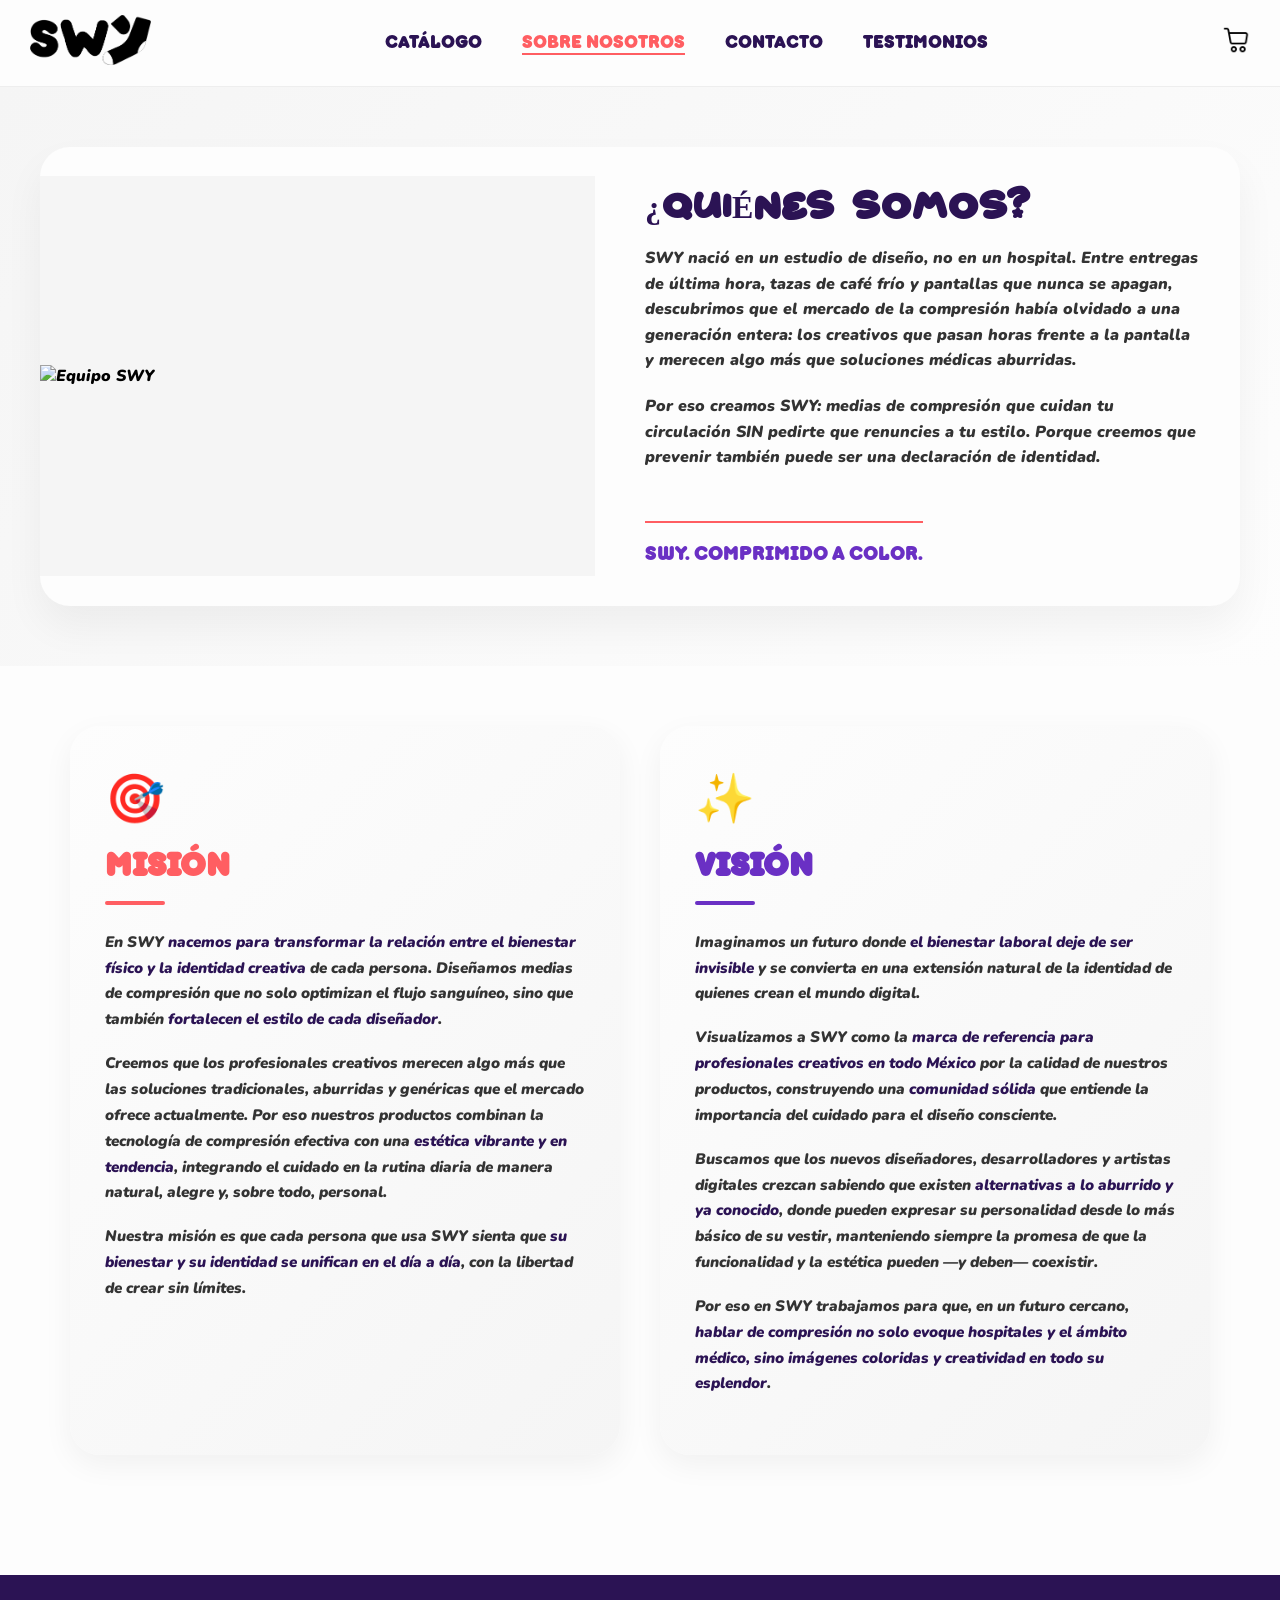
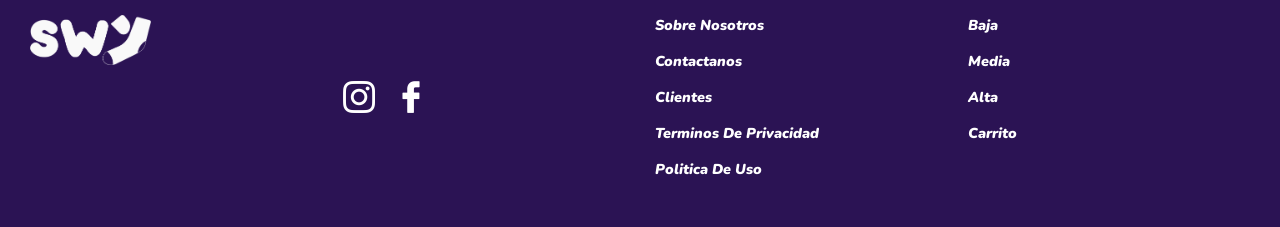
==== aboutus.html @ 9ee761a4 "mediocompleto" ====
<!DOCTYPE html>
<html lang="es">

<head>
    <meta charset="UTF-8">
    <meta name="viewport" content="width=device-width, initial-scale=1.0, user-scalable=yes">
    <title>SWY - Sobre Nosotros</title>
    <link rel="stylesheet" href="css/aboutus.css">
</head>

<body>

    <header>
        <div class="logo-container">
            <a href="index.html"><img class="logo" src="Assets/LOGO.png" alt="SWY Logo"></a>
        </div>
        
        <!-- Menú de escritorio -->
        <nav class="nav-desktop">
            <a href="catalogo.html">Catálogo</a>
            <a href="aboutus.html">Sobre nosotros</a>
            <a href="contacto.html">Contacto</a>
            <a href="testimonios.html">Testimonios</a>
        </nav>

        <!-- Íconos de carrito y menú hamburguesa -->
        <div class="header-icons">
            <a href="carrito.html" class="cart-icon"><img src="Assets/carro-de-la-compra.png" alt="Carrito"></a>
            <div class="menu-icon" id="menuIcon">
                <span></span>
                <span></span>
                <span></span>
            </div>
        </div>
    </header>

    <!-- Menú móvil -->
    <div class="mobile-menu" id="mobileMenu">
        <a href="catalogo.html">Catálogo</a>
        <a href="sobre-nosotros.html">Sobre nosotros</a>
        <a href="contacto.html">Contacto</a>
        <a href="#">Testimonios</a>
    </div>

    <!-- ========== TARJETA DE PRESENTACIÓN ========== -->
    <section class="presentacion">
        <div class="presentacion-container">
            <div class="presentacion-imagen">
                <img src="Assets/sobre-nosotros-placeholder.jpg" alt="Equipo SWY">
            </div>
            <div class="presentacion-texto">
                <h1 class="presentacion-titulo">¿QUIÉNES SOMOS?</h1>
                <p class="presentacion-descripcion">
                    SWY nació en un estudio de diseño, no en un hospital. Entre entregas de última hora, 
                    tazas de café frío y pantallas que nunca se apagan, descubrimos que el mercado de la 
                    compresión había olvidado a una generación entera: los creativos que pasan horas frente 
                    a la pantalla y merecen algo más que soluciones médicas aburridas.
                </p>
                <p class="presentacion-descripcion">
                    Por eso creamos SWY: medias de compresión que cuidan tu circulación SIN pedirte que 
                    renuncies a tu estilo. Porque creemos que prevenir también puede ser una declaración 
                    de identidad.
                </p>
                <div class="presentacion-firma">
                    <span class="firma-texto">SWY. Comprimido a color.</span>
                </div>
            </div>
        </div>
    </section>

    <!-- ========== MISIÓN Y VISIÓN ========== -->
    <div class="mv-container">
        
        <!-- MISIÓN -->
        <div class="mv-card mision">
            <div class="mv-icon">🎯</div>
            <h2 class="mv-titulo">MISIÓN</h2>
            <div class="mv-divider mision-divider"></div>
            <p class="mv-texto">
                En SWY <strong>nacemos para transformar la relación entre el bienestar físico y la identidad creativa</strong> 
                de cada persona. Diseñamos medias de compresión que no solo optimizan el flujo sanguíneo, 
                sino que también <strong>fortalecen el estilo de cada diseñador</strong>.
            </p>
            <p class="mv-texto">
                Creemos que los profesionales creativos merecen algo más que las soluciones tradicionales, 
                aburridas y genéricas que el mercado ofrece actualmente. Por eso nuestros productos combinan 
                la tecnología de compresión efectiva con una <strong>estética vibrante y en tendencia</strong>, 
                integrando el cuidado en la rutina diaria de manera natural, alegre y, sobre todo, personal.
            </p>
            <p class="mv-texto">
                Nuestra misión es que cada persona que usa SWY sienta que <strong>su bienestar y su identidad 
                se unifican en el día a día</strong>, con la libertad de crear sin límites.
            </p>
        </div>

        <!-- VISIÓN -->
        <div class="mv-card vision">
            <div class="mv-icon">✨</div>
            <h2 class="mv-titulo">VISIÓN</h2>
            <div class="mv-divider vision-divider"></div>
            <p class="mv-texto">
                Imaginamos un futuro donde <strong>el bienestar laboral deje de ser invisible</strong> y se convierta 
                en una extensión natural de la identidad de quienes crean el mundo digital.
            </p>
            <p class="mv-texto">
                Visualizamos a SWY como la <strong>marca de referencia para profesionales creativos en todo México</strong> 
                por la calidad de nuestros productos, construyendo una <strong>comunidad sólida</strong> que entiende 
                la importancia del cuidado para el diseño consciente.
            </p>
            <p class="mv-texto">
                Buscamos que los nuevos diseñadores, desarrolladores y artistas digitales crezcan sabiendo que 
                existen <strong>alternativas a lo aburrido y ya conocido</strong>, donde pueden expresar su personalidad 
                desde lo más básico de su vestir, manteniendo siempre la promesa de que la funcionalidad y la 
                estética pueden —y deben— coexistir.
            </p>
            <p class="mv-texto">
                Por eso en SWY trabajamos para que, en un futuro cercano, <strong>hablar de compresión no solo evoque 
                hospitales y el ámbito médico, sino imágenes coloridas y creatividad en todo su esplendor</strong>.
            </p>
        </div>

    </div>

    <!-- ========== FOOTER ========== -->
    <footer>
        <img class="logo" src="Assets/logo b.png" alt="logo">
        <nav>
            <a href="https://www.instagram.com/swy_compress/" class="rrss" target="_blank" rel="noopener noreferrer"><img src="Assets/instagram.png"></a>
            <a href="https://web.facebook.com/profile.php?id=61582123889878" class="rrss" target="_blank" rel="noopener noreferrer"><img src="Assets/facebook.png"></a>
        </nav>
        <nav class="navfot1">
            <a href="sobre-nosotros.html" class="afoot1">sobre nosotros</a>
            <a href="contacto.html" class="afoot1">Contactanos</a>
            <a href="testimonios.html" class="afoot1">Clientes</a>
            <a href="terminos.html" class="afoot1">Terminos de privacidad</a>
            <a href="terminos.html" class="afoot1">Politica de uso</a>
        </nav>
        <nav id="navfot2">
            <a href="catalogo.html" class="afoot2">baja</a>
            <a href="catalogo.html" class="afoot2">media</a>
            <a href="catalogo.html" class="afoot2">alta</a>
            <a href="carrito.html" class="afoot2">carrito</a>
        </nav>
    </footer>

    <script src="scripts/aboutus.js"></script>
</body>

</html>
---- css/aboutus.css ----
:root {
    --rojo: #ff5e62;
    --morado: #6a30c4;
    --lima: #e4f04b;
    --oscuro: #2b1354;
    --blanco: #fdfdfd;
    --gris-claro: #f5f5f5;
    --gris-oscuro: #333;
}

@font-face {
    font-family: TT Milks;
    src: url(../fonts/TT\ Milks\ Casual\ Pie\ Trial\ Base.otf);
}

@font-face {
    font-family: nunito;
    src: url(../fonts/Nunito-BlackItalic.ttf);
}

@font-face {
    font-family: starborn;
    src: url(../fonts/Starborn.otf);
}

* {
    margin: 0;
    padding: 0;
    box-sizing: border-box;
}

body {
    background-color: var(--blanco);
    font-family: 'nunito', sans-serif;
}

/* ========== HEADER (mismo que index) ========== */
header {
    display: flex;
    justify-content: space-between;
    align-items: center;
    padding: 15px 30px;
    background-color: var(--blanco);
    position: sticky;
    top: 0;
    z-index: 100;
    border-bottom: 1px solid #eee;
}

.logo-container .logo {
    height: 50px;
    width: auto;
}

.nav-desktop {
    display: flex;
    gap: 40px;
}

.nav-desktop a {
    font-family: TT Milks;
    text-decoration: none;
    color: var(--oscuro);
    font-size: 1.1rem;
    transition: color 0.3s;
}

.nav-desktop a:hover {
    color: var(--rojo);
}

.nav-desktop a:nth-child(2) {
    color: var(--rojo);
    border-bottom: 2px solid var(--rojo);
}

.header-icons {
    display: flex;
    align-items: center;
    gap: 20px;
}

.cart-icon img {
    height: 28px;
    width: auto;
}

.menu-icon {
    display: none;
    flex-direction: column;
    cursor: pointer;
    gap: 5px;
}

.menu-icon span {
    width: 28px;
    height: 3px;
    background-color: var(--oscuro);
    border-radius: 3px;
    transition: all 0.3s;
}

.mobile-menu {
    display: none;
    flex-direction: column;
    background-color: var(--oscuro);
    padding: 20px;
    gap: 15px;
    position: absolute;
    top: 80px;
    left: 0;
    right: 0;
    z-index: 99;
}

.mobile-menu a {
    font-family: TT Milks;
    color: white;
    text-decoration: none;
    font-size: 1.2rem;
    padding: 10px;
    border-bottom: 1px solid rgba(255,255,255,0.2);
}

.mobile-menu a:nth-child(2) {
    color: var(--lima);
}

.mobile-menu a:last-child {
    border-bottom: none;
}

/* ========== TARJETA DE PRESENTACIÓN ========== */
.presentacion {
    padding: 60px 30px;
    background: linear-gradient(135deg, var(--gris-claro) 0%, var(--blanco) 100%);
}

.presentacion-container {
    max-width: 1200px;
    margin: 0 auto;
    display: flex;
    align-items: center;
    gap: 50px;
    background-color: var(--blanco);
    border-radius: 30px;
    overflow: hidden;
    box-shadow: 0 20px 40px rgba(0,0,0,0.05);
}

.presentacion-imagen {
    flex: 1;
    min-height: 400px;
    background-color: var(--gris-claro);
    display: flex;
    align-items: center;
    justify-content: center;
}

.presentacion-imagen img {
    width: 100%;
    height: 100%;
    object-fit: cover;
    display: block;
}

.presentacion-texto {
    flex: 1;
    padding: 40px 40px 40px 0;
}

.presentacion-titulo {
    font-family: starborn;
    font-size: 2rem;
    color: var(--oscuro);
    margin-bottom: 20px;
    letter-spacing: 1px;
}

.presentacion-descripcion {
    font-size: 1rem;
    line-height: 1.6;
    color: var(--gris-oscuro);
    margin-bottom: 20px;
}

.presentacion-firma {
    margin-top: 30px;
    padding-top: 20px;
    border-top: 2px solid var(--rojo);
    display: inline-block;
}

.firma-texto {
    font-family: TT Milks;
    font-size: 1.2rem;
    color: var(--morado);
}

/* ========== MISIÓN Y VISIÓN ========== */
.mv-container {
    max-width: 1200px;
    margin: 0 auto;
    padding: 60px 30px;
    display: grid;
    grid-template-columns: 1fr 1fr;
    gap: 40px;
}

.mv-card {
    background: linear-gradient(135deg, var(--blanco) 0%, var(--gris-claro) 100%);
    border-radius: 30px;
    padding: 40px 35px;
    box-shadow: 0 10px 30px rgba(0,0,0,0.05);
    transition: transform 0.3s;
}

.mv-card:hover {
    transform: translateY(-5px);
}

.mv-icon {
    font-size: 3rem;
    margin-bottom: 15px;
}

.mv-titulo {
    font-family: TT Milks;
    font-size: 2rem;
    margin-bottom: 15px;
}

.mision .mv-titulo {
    color: var(--rojo);
}

.vision .mv-titulo {
    color: var(--morado);
}

.mv-divider {
    width: 60px;
    height: 4px;
    margin-bottom: 25px;
    border-radius: 2px;
}

.mision-divider {
    background-color: var(--rojo);
}

.vision-divider {
    background-color: var(--morado);
}

.mv-texto {
    font-size: 0.95rem;
    line-height: 1.7;
    color: var(--gris-oscuro);
    margin-bottom: 18px;
}

.mv-texto strong {
    color: var(--oscuro);
    font-weight: 700;
}

/* ========== FOOTER ========== */
footer {
    background-color: var(--oscuro);
    color: white;
    padding: 40px 30px;
    display: grid;
    grid-template-columns: repeat(4, 1fr);
    gap: 30px;
    margin-top: 60px;
}

footer img.logo {
    height: 50px;
    width: auto;
}

footer a {
    color: white;
    text-decoration: none;
    display: block;
    margin-bottom: 8px;
    font-size: 0.9rem;
    text-transform: capitalize;
    transition: opacity 0.3s;
}

footer a:hover {
    opacity: 0.8;
}

footer nav {
    display: flex;
    flex-direction: column;
    gap: 8px;
}

.navfot1,
#navfot2 {
    display: flex;
    flex-direction: column;
}

footer nav:first-of-type {
    flex-direction: row;
    gap: 20px;
    align-items: center;
    justify-content: flex-start;
}

.rrss {
    display: inline-block;
    transition: transform 0.3s ease;
    line-height: 0;
}

.rrss:hover {
    transform: scale(1.1);
}

.rrss img {
    width: 32px;
    height: 32px;
    display: block;
}

/* ========== RESPONSIVE ========== */
@media (max-width: 900px) {
    .presentacion-container {
        flex-direction: column;
        gap: 0;
    }
    
    .presentacion-imagen {
        width: 100%;
        min-height: 300px;
    }
    
    .presentacion-texto {
        padding: 40px 30px;
    }
    
    .presentacion-titulo {
        font-size: 1.6rem;
        text-align: center;
    }
    
    .presentacion-descripcion {
        font-size: 0.95rem;
    }
    
    .presentacion-firma {
        display: block;
        text-align: center;
    }
}

@media (max-width: 768px) {
    header {
        padding: 12px 20px;
    }

    .nav-desktop {
        display: none;
    }

    .menu-icon {
        display: flex;
    }

    .presentacion {
        padding: 40px 20px;
    }
    
    .presentacion-imagen {
        min-height: 250px;
    }
    
    .presentacion-texto {
        padding: 30px 25px;
    }
    
    .presentacion-titulo {
        font-size: 1.4rem;
    }

    /* Misión y Visión en columna en móvil */
    .mv-container {
        grid-template-columns: 1fr;
        gap: 30px;
        padding: 40px 20px;
    }
    
    .mv-card {
        padding: 30px 25px;
    }
    
    .mv-titulo {
        font-size: 1.6rem;
    }
    
    .mv-texto {
        font-size: 0.9rem;
    }

    footer {
        grid-template-columns: 1fr;
        text-align: center;
        gap: 25px;
    }

    footer img.logo {
        justify-self: center;
    }

    footer nav {
        align-items: center;
    }

    .navfot1,
    #navfot2 {
        align-items: center;
    }

    footer nav:first-of-type {
        justify-content: center;
    }

    .rrss img {
        width: 35px;
        height: 35px;
    }
}

@media (max-width: 480px) {
    .logo-container .logo {
        height: 40px;
    }

    .cart-icon img {
        height: 22px;
    }

    .presentacion {
        padding: 30px 15px;
    }
    
    .presentacion-imagen {
        min-height: 200px;
    }
    
    .presentacion-titulo {
        font-size: 1.2rem;
    }
    
    .presentacion-descripcion {
        font-size: 0.85rem;
    }
    
    .firma-texto {
        font-size: 1rem;
    }
    
    .mv-card {
        padding: 25px 20px;
    }
    
    .mv-titulo {
        font-size: 1.4rem;
    }
    
    .mv-texto {
        font-size: 0.85rem;
    }
}
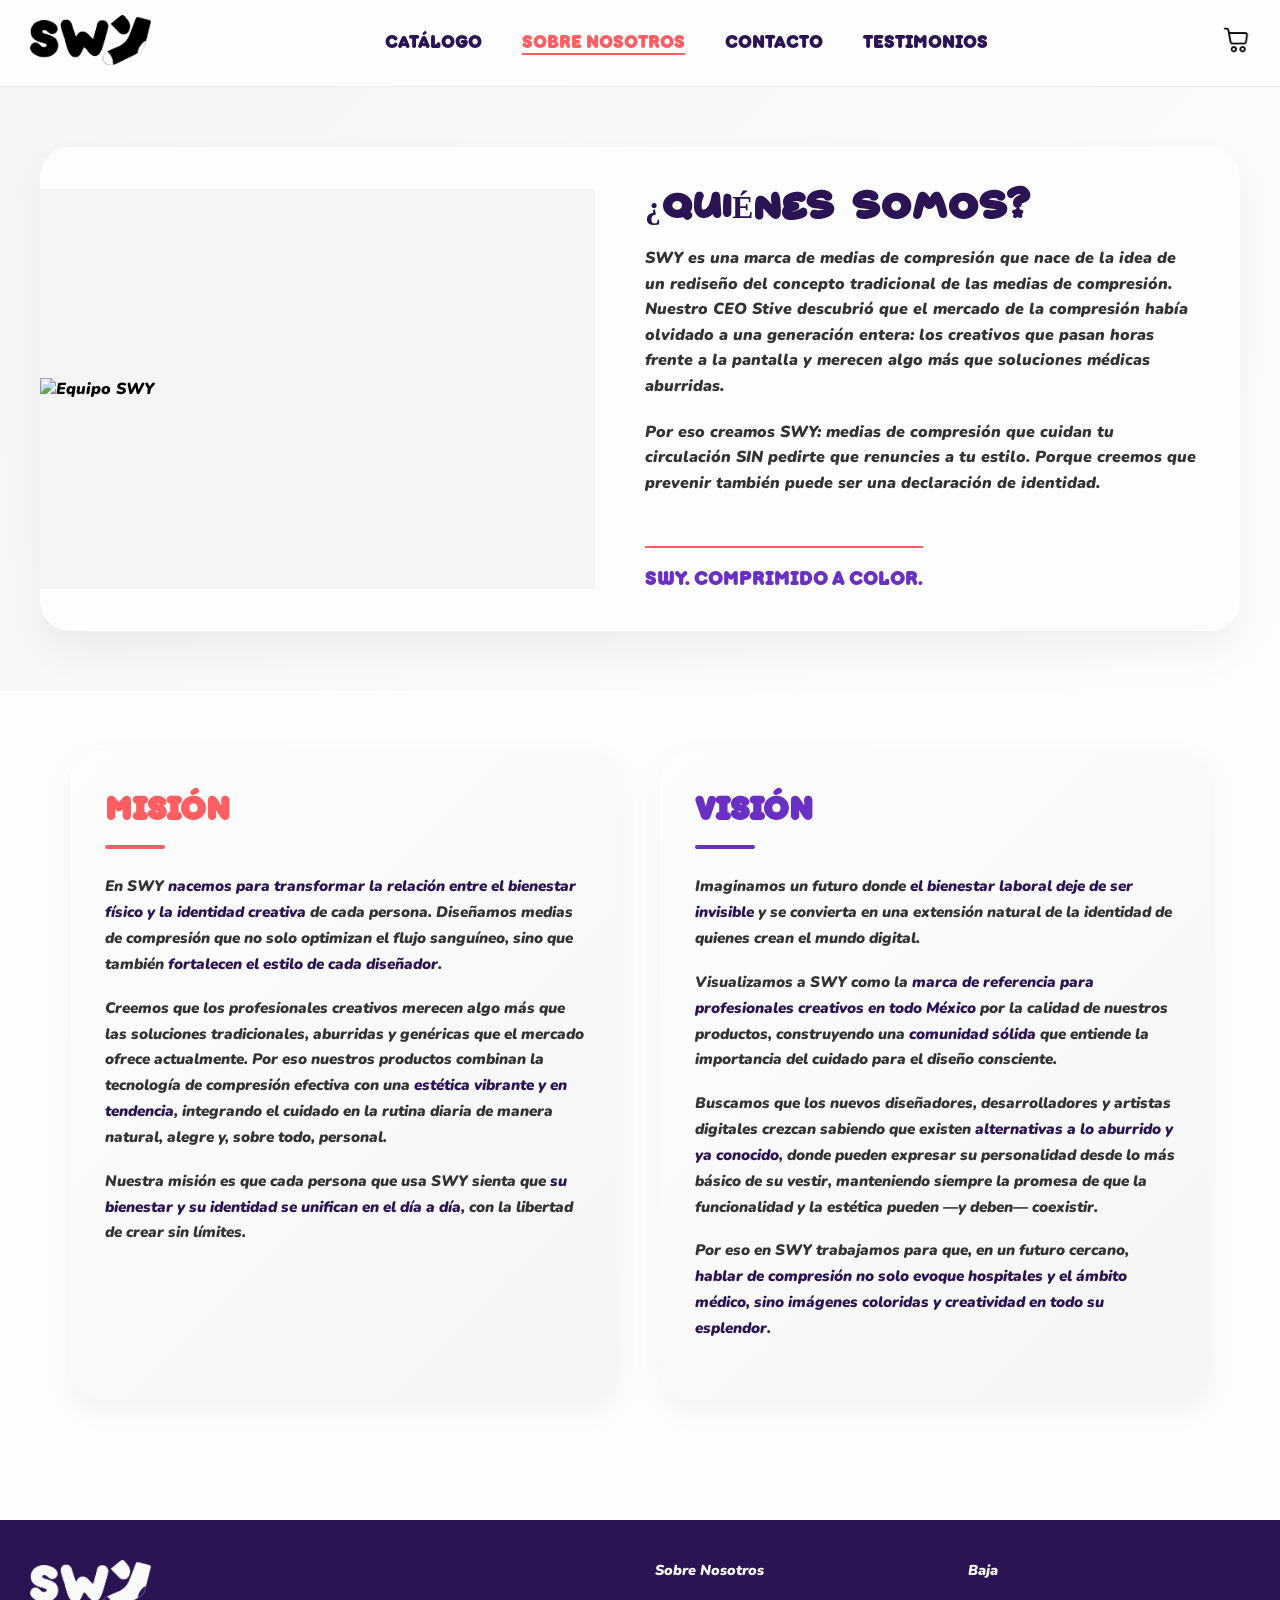
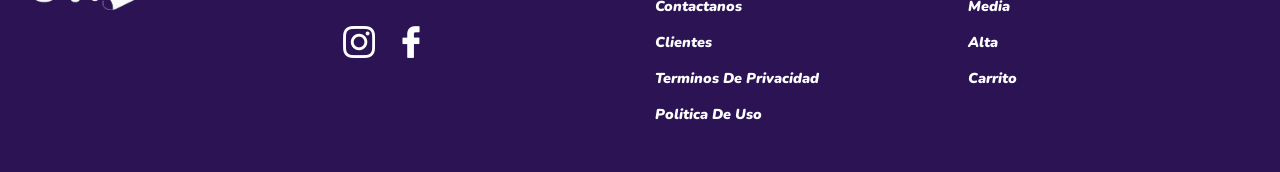
==== commit da4c7d88: "Update aboutus.html" ====
--- a/aboutus.html
+++ b/aboutus.html
@@ -50,9 +50,9 @@
             </div>
             <div class="presentacion-texto">
                 <h1 class="presentacion-titulo">¿QUIÉNES SOMOS?</h1>
-                <p class="presentacion-descripcion">
-                    SWY nació en un estudio de diseño, no en un hospital. Entre entregas de última hora, 
-                    tazas de café frío y pantallas que nunca se apagan, descubrimos que el mercado de la 
+                <p class="presentacion-descripcion"> 
+                    SWY es una marca de medias de compresión que nace de la idea de un rediseño 
+                    del concepto tradicional de las medias de compresión. Nuestro CEO Stive descubrió que el mercado de la 
                     compresión había olvidado a una generación entera: los creativos que pasan horas frente 
                     a la pantalla y merecen algo más que soluciones médicas aburridas.
                 </p>
@@ -73,7 +73,6 @@
         
         <!-- MISIÓN -->
         <div class="mv-card mision">
-            <div class="mv-icon">🎯</div>
             <h2 class="mv-titulo">MISIÓN</h2>
             <div class="mv-divider mision-divider"></div>
             <p class="mv-texto">
@@ -95,7 +94,6 @@
 
         <!-- VISIÓN -->
         <div class="mv-card vision">
-            <div class="mv-icon">✨</div>
             <h2 class="mv-titulo">VISIÓN</h2>
             <div class="mv-divider vision-divider"></div>
             <p class="mv-texto">
@@ -146,4 +144,4 @@
     <script src="scripts/aboutus.js"></script>
 </body>
 
-</html>+</html>
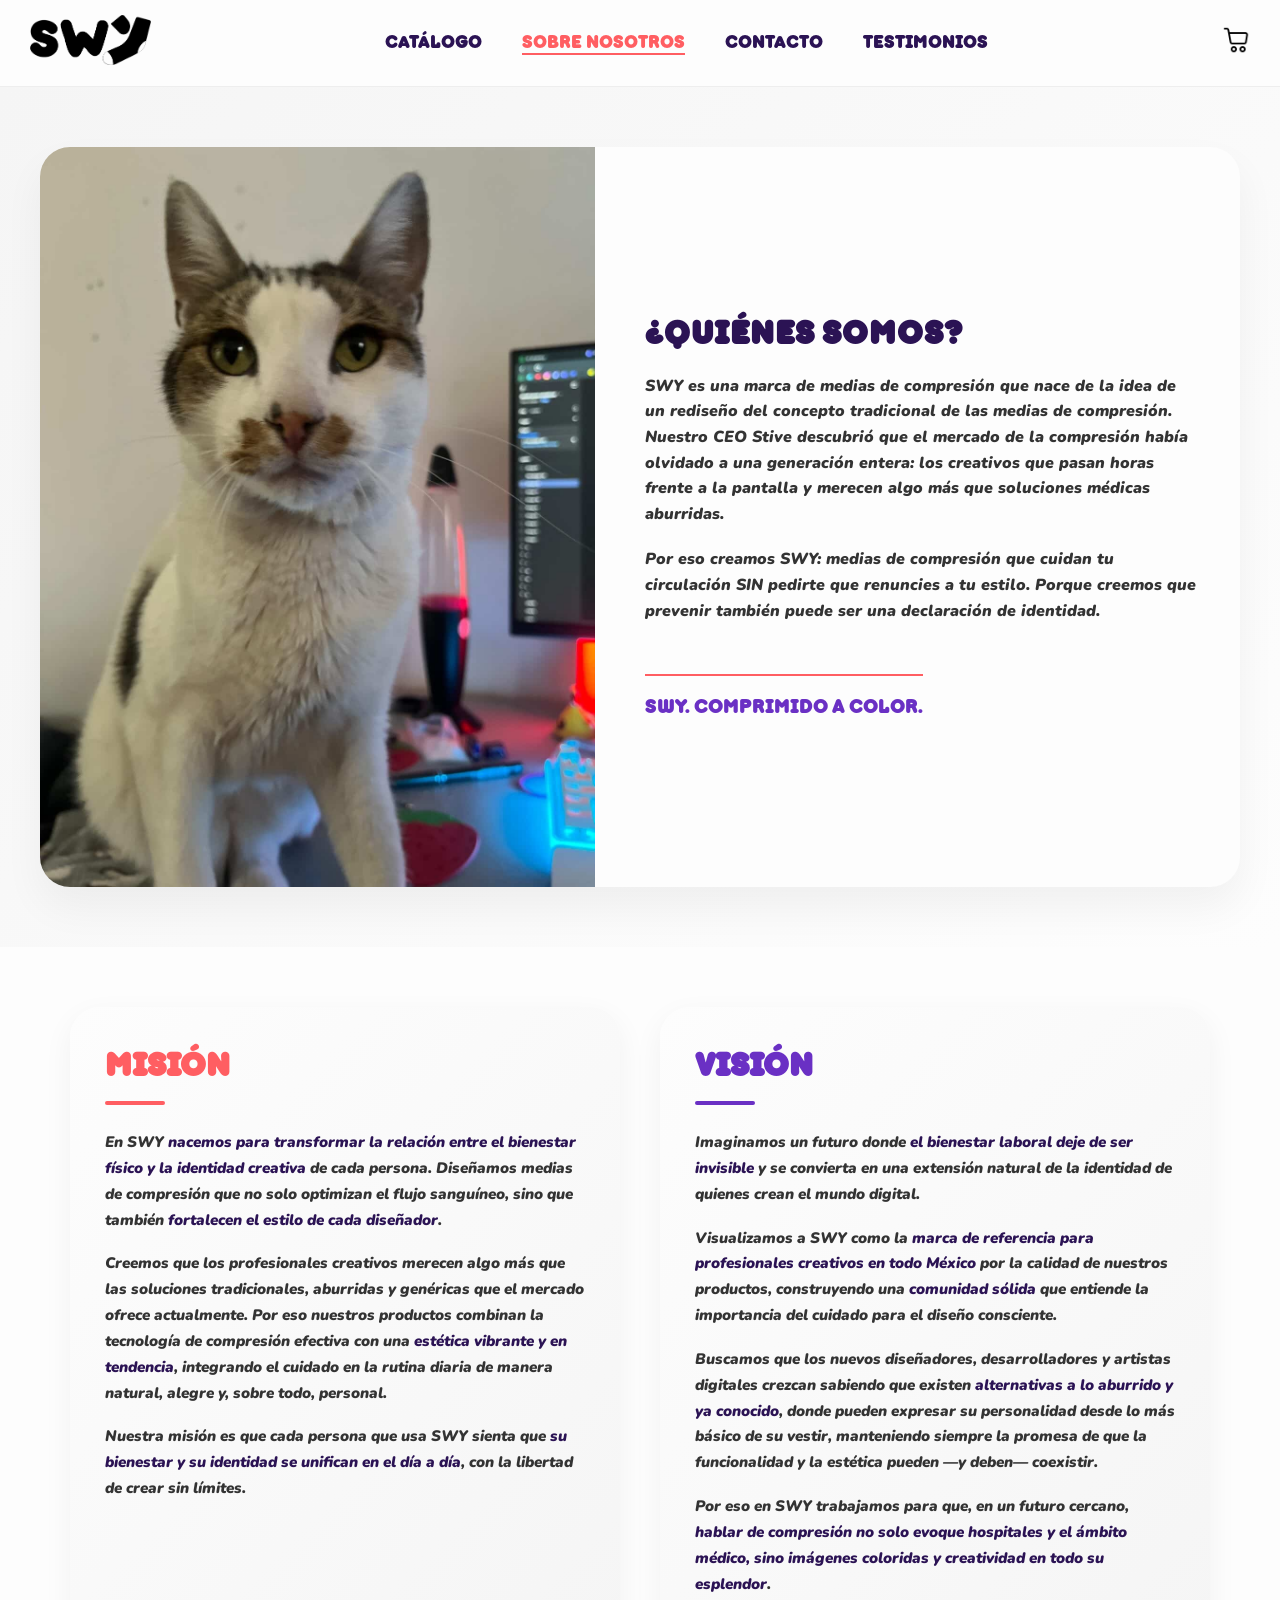
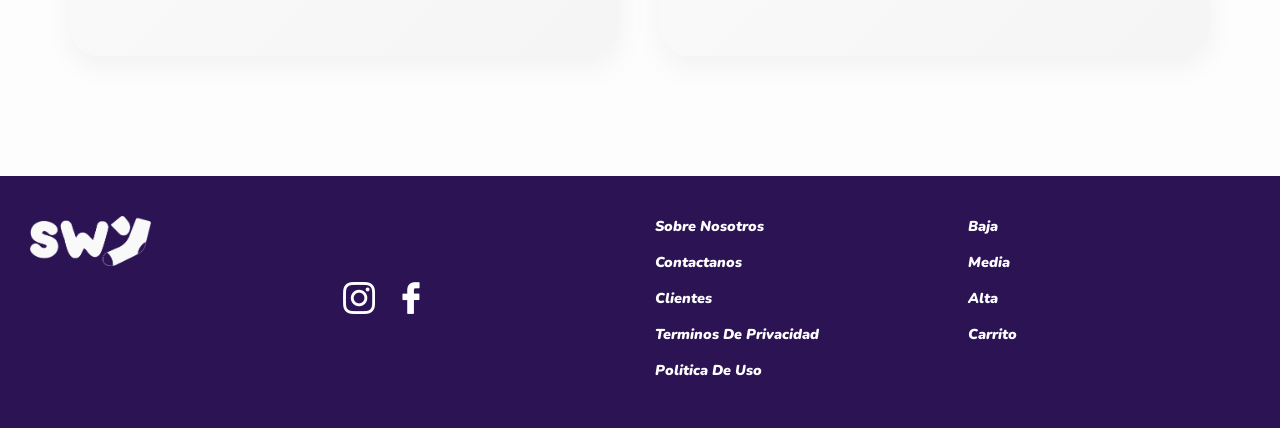
==== commit d8ed4da8: "Update aboutus.html" ====
--- a/aboutus.html
+++ b/aboutus.html
@@ -46,7 +46,7 @@
     <section class="presentacion">
         <div class="presentacion-container">
             <div class="presentacion-imagen">
-                <img src="Assets/sobre-nosotros-placeholder.jpg" alt="Equipo SWY">
+                <img src="Assets/stive.jpg" alt="Equipo SWY">
             </div>
             <div class="presentacion-texto">
                 <h1 class="presentacion-titulo">¿QUIÉNES SOMOS?</h1>
--- a/css/aboutus.css
+++ b/css/aboutus.css
@@ -170,7 +170,7 @@
 }
 
 .presentacion-titulo {
-    font-family: starborn;
+    font-family: TT Milks;
     font-size: 2rem;
     color: var(--oscuro);
     margin-bottom: 20px;
@@ -217,11 +217,6 @@
 
 .mv-card:hover {
     transform: translateY(-5px);
-}
-
-.mv-icon {
-    font-size: 3rem;
-    margin-bottom: 15px;
 }
 
 .mv-titulo {
@@ -478,4 +473,4 @@
     .mv-texto {
         font-size: 0.85rem;
     }
-}+}
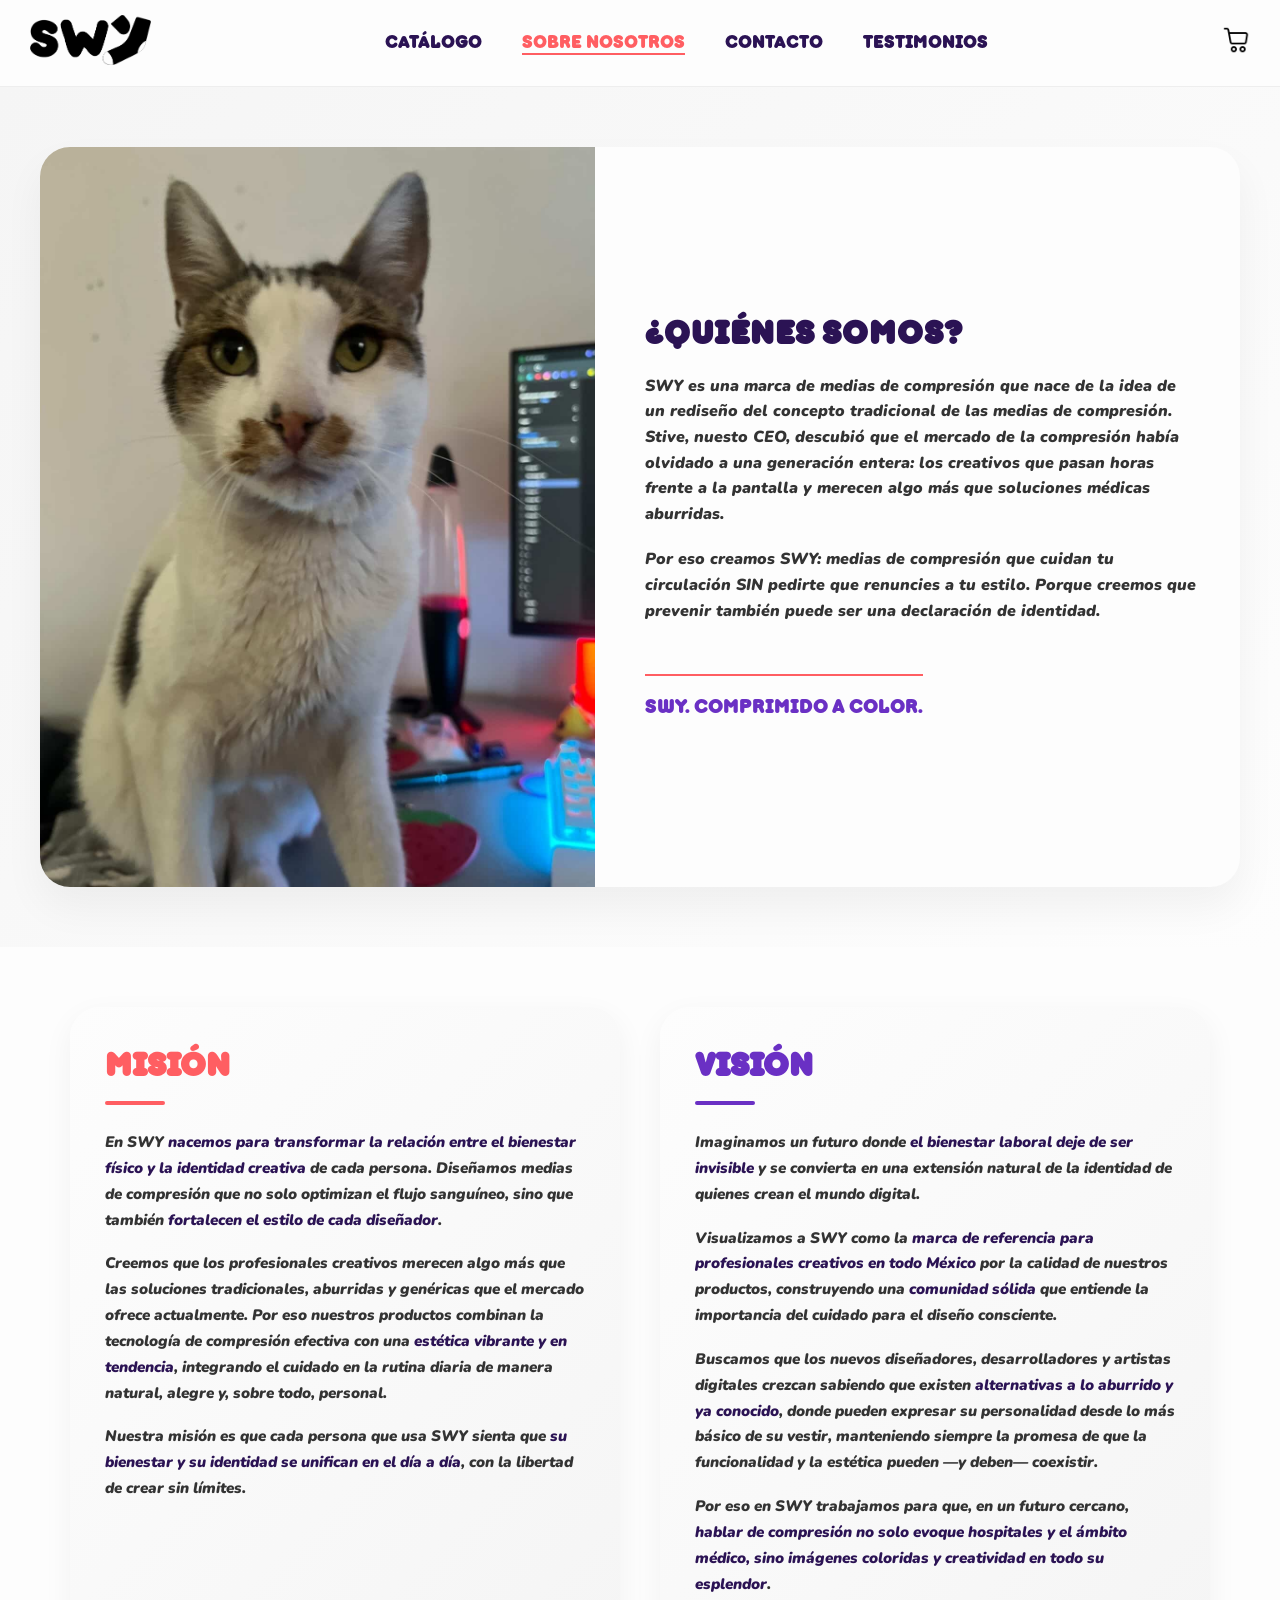
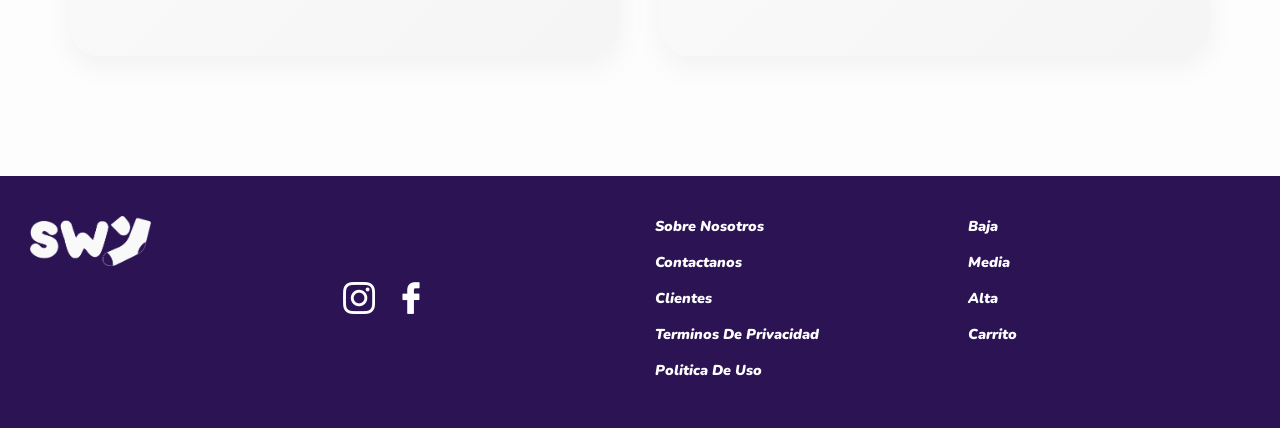
==== commit 67a6deb1: "Update aboutus.html" ====
--- a/aboutus.html
+++ b/aboutus.html
@@ -14,7 +14,7 @@
         <div class="logo-container">
             <a href="index.html"><img class="logo" src="Assets/LOGO.png" alt="SWY Logo"></a>
         </div>
-        
+
         <!-- Menú de escritorio -->
         <nav class="nav-desktop">
             <a href="catalogo.html">Catálogo</a>
@@ -50,15 +50,15 @@
             </div>
             <div class="presentacion-texto">
                 <h1 class="presentacion-titulo">¿QUIÉNES SOMOS?</h1>
-                <p class="presentacion-descripcion"> 
-                    SWY es una marca de medias de compresión que nace de la idea de un rediseño 
-                    del concepto tradicional de las medias de compresión. Nuestro CEO Stive descubrió que el mercado de la 
-                    compresión había olvidado a una generación entera: los creativos que pasan horas frente 
+                <p class="presentacion-descripcion">
+                    SWY es una marca de medias de compresión que nace de la idea de un rediseño del concepto tradicional
+                    de las medias de compresión. Stive, nuesto CEO, descubió que el mercado de la compresión había olvidado a una generación entera: los creativos que pasan horas frente
                     a la pantalla y merecen algo más que soluciones médicas aburridas.
+
                 </p>
                 <p class="presentacion-descripcion">
-                    Por eso creamos SWY: medias de compresión que cuidan tu circulación SIN pedirte que 
-                    renuncies a tu estilo. Porque creemos que prevenir también puede ser una declaración 
+                    Por eso creamos SWY: medias de compresión que cuidan tu circulación SIN pedirte que
+                    renuncies a tu estilo. Porque creemos que prevenir también puede ser una declaración
                     de identidad.
                 </p>
                 <div class="presentacion-firma">
@@ -70,25 +70,26 @@
 
     <!-- ========== MISIÓN Y VISIÓN ========== -->
     <div class="mv-container">
-        
+
         <!-- MISIÓN -->
         <div class="mv-card mision">
             <h2 class="mv-titulo">MISIÓN</h2>
             <div class="mv-divider mision-divider"></div>
             <p class="mv-texto">
-                En SWY <strong>nacemos para transformar la relación entre el bienestar físico y la identidad creativa</strong> 
-                de cada persona. Diseñamos medias de compresión que no solo optimizan el flujo sanguíneo, 
+                En SWY <strong>nacemos para transformar la relación entre el bienestar físico y la identidad
+                    creativa</strong>
+                de cada persona. Diseñamos medias de compresión que no solo optimizan el flujo sanguíneo,
                 sino que también <strong>fortalecen el estilo de cada diseñador</strong>.
             </p>
             <p class="mv-texto">
-                Creemos que los profesionales creativos merecen algo más que las soluciones tradicionales, 
-                aburridas y genéricas que el mercado ofrece actualmente. Por eso nuestros productos combinan 
-                la tecnología de compresión efectiva con una <strong>estética vibrante y en tendencia</strong>, 
+                Creemos que los profesionales creativos merecen algo más que las soluciones tradicionales,
+                aburridas y genéricas que el mercado ofrece actualmente. Por eso nuestros productos combinan
+                la tecnología de compresión efectiva con una <strong>estética vibrante y en tendencia</strong>,
                 integrando el cuidado en la rutina diaria de manera natural, alegre y, sobre todo, personal.
             </p>
             <p class="mv-texto">
-                Nuestra misión es que cada persona que usa SWY sienta que <strong>su bienestar y su identidad 
-                se unifican en el día a día</strong>, con la libertad de crear sin límites.
+                Nuestra misión es que cada persona que usa SWY sienta que <strong>su bienestar y su identidad
+                    se unifican en el día a día</strong>, con la libertad de crear sin límites.
             </p>
         </div>
 
@@ -97,23 +98,24 @@
             <h2 class="mv-titulo">VISIÓN</h2>
             <div class="mv-divider vision-divider"></div>
             <p class="mv-texto">
-                Imaginamos un futuro donde <strong>el bienestar laboral deje de ser invisible</strong> y se convierta 
+                Imaginamos un futuro donde <strong>el bienestar laboral deje de ser invisible</strong> y se convierta
                 en una extensión natural de la identidad de quienes crean el mundo digital.
             </p>
             <p class="mv-texto">
-                Visualizamos a SWY como la <strong>marca de referencia para profesionales creativos en todo México</strong> 
-                por la calidad de nuestros productos, construyendo una <strong>comunidad sólida</strong> que entiende 
+                Visualizamos a SWY como la <strong>marca de referencia para profesionales creativos en todo
+                    México</strong>
+                por la calidad de nuestros productos, construyendo una <strong>comunidad sólida</strong> que entiende
                 la importancia del cuidado para el diseño consciente.
             </p>
             <p class="mv-texto">
-                Buscamos que los nuevos diseñadores, desarrolladores y artistas digitales crezcan sabiendo que 
-                existen <strong>alternativas a lo aburrido y ya conocido</strong>, donde pueden expresar su personalidad 
-                desde lo más básico de su vestir, manteniendo siempre la promesa de que la funcionalidad y la 
+                Buscamos que los nuevos diseñadores, desarrolladores y artistas digitales crezcan sabiendo que
+                existen <strong>alternativas a lo aburrido y ya conocido</strong>, donde pueden expresar su personalidad
+                desde lo más básico de su vestir, manteniendo siempre la promesa de que la funcionalidad y la
                 estética pueden —y deben— coexistir.
             </p>
             <p class="mv-texto">
-                Por eso en SWY trabajamos para que, en un futuro cercano, <strong>hablar de compresión no solo evoque 
-                hospitales y el ámbito médico, sino imágenes coloridas y creatividad en todo su esplendor</strong>.
+                Por eso en SWY trabajamos para que, en un futuro cercano, <strong>hablar de compresión no solo evoque
+                    hospitales y el ámbito médico, sino imágenes coloridas y creatividad en todo su esplendor</strong>.
             </p>
         </div>
 
@@ -123,8 +125,10 @@
     <footer>
         <img class="logo" src="Assets/logo b.png" alt="logo">
         <nav>
-            <a href="https://www.instagram.com/swy_compress/" class="rrss" target="_blank" rel="noopener noreferrer"><img src="Assets/instagram.png"></a>
-            <a href="https://web.facebook.com/profile.php?id=61582123889878" class="rrss" target="_blank" rel="noopener noreferrer"><img src="Assets/facebook.png"></a>
+            <a href="https://www.instagram.com/swy_compress/" class="rrss" target="_blank"
+                rel="noopener noreferrer"><img src="Assets/instagram.png"></a>
+            <a href="https://web.facebook.com/profile.php?id=61582123889878" class="rrss" target="_blank"
+                rel="noopener noreferrer"><img src="Assets/facebook.png"></a>
         </nav>
         <nav class="navfot1">
             <a href="sobre-nosotros.html" class="afoot1">sobre nosotros</a>
